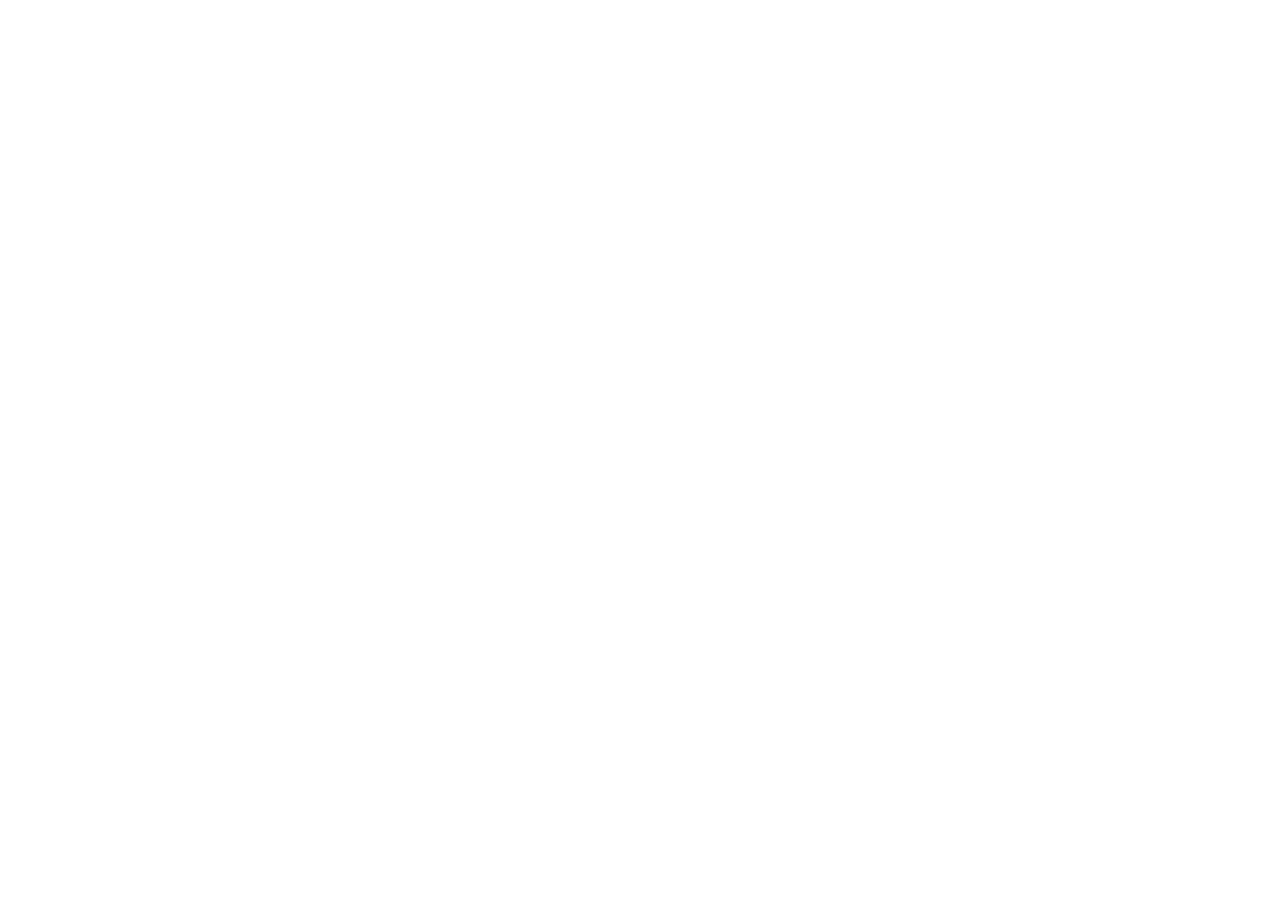
==== index.html @ fef9b048 "first commit" ====
<!DOCTYPE html>
<html lang="en">
<head>
    <meta charset="UTF-8">
    <meta http-equiv="X-UA-Compatible" content="IE=edge">
    <meta name="viewport" content="width=device-width, initial-scale=1.0">
    <title>Interactive rating component</title>
</head>
<body>
    
</body>
</html>
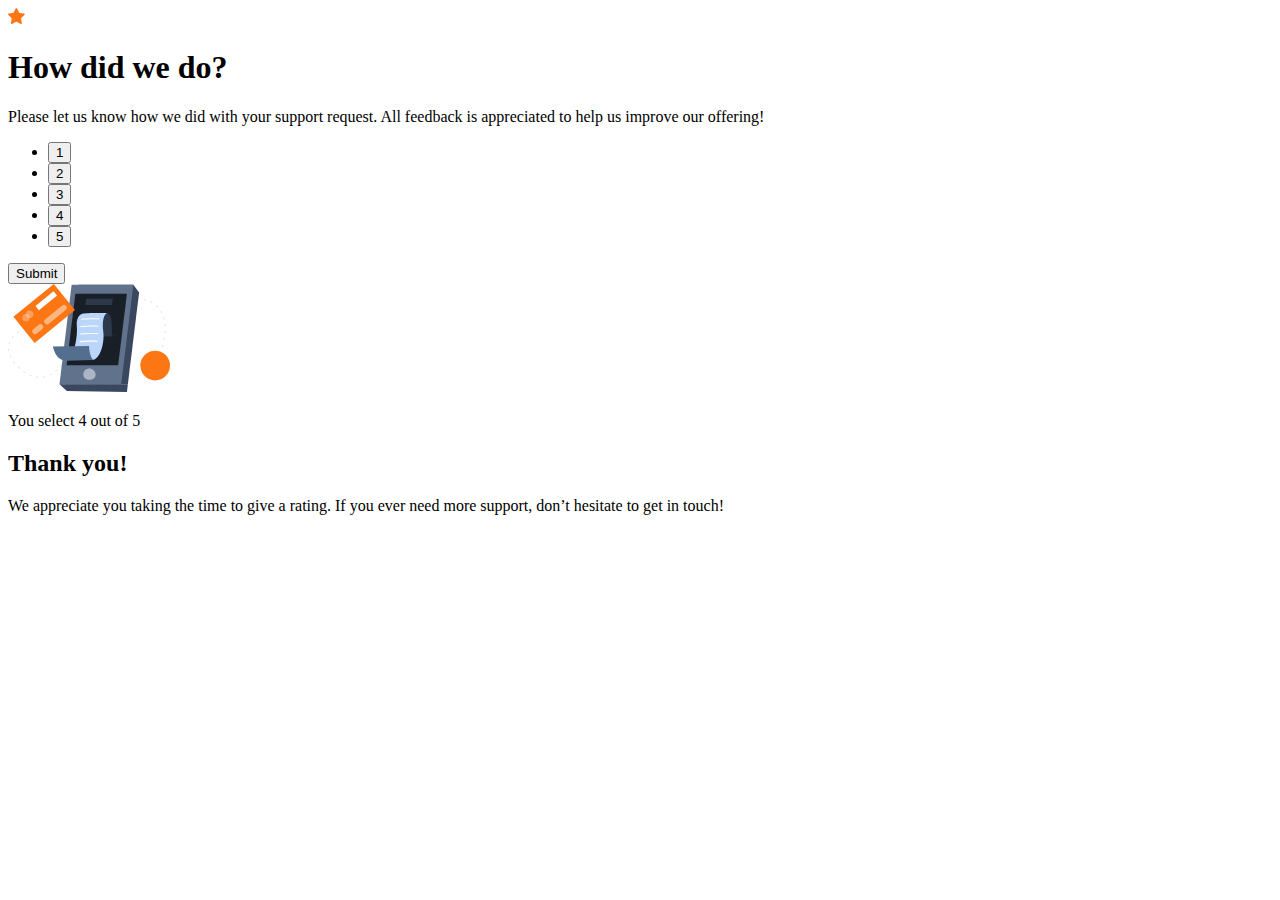
==== commit 6c3c31b6: "Avances del proyecto" ====
--- a/index.html
+++ b/index.html
@@ -4,9 +4,41 @@
     <meta charset="UTF-8">
     <meta http-equiv="X-UA-Compatible" content="IE=edge">
     <meta name="viewport" content="width=device-width, initial-scale=1.0">
+    <link rel="stylesheet" href="assets/css/styles.css">
     <title>Interactive rating component</title>
+    <link rel="icon" href="assets/images/favicon-32x32.png">
+    
 </head>
 <body>
-    
+    <section class="container">
+        <div class="imagen">
+            <img src="assets/images/icon-star.svg" alt="">
+        </div>
+        
+        <div class="contenido">
+            <h1>How did we do?</h1>
+            <p class="text">Please let us know how we did with your support request. All feedback is appreciated to help us improve our offering!</p>
+            <ul class="lista">
+                <li> <button>1</button> </li>
+                <li> <button>2</button> </li>
+                <li> <button>3</button> </li>
+                <li> <button>4</button> </li>
+                <li> <button>5</button> </li>
+            </ul>
+            <button class="boton">Submit</button>
+        </div>
+    </section>
+
+    <section class="container-thank-you">
+        <div class="imagen">
+            <img src="assets/images/illustration-thank-you.svg" alt="">
+        </div>
+        
+        <div class="contenido">
+            <p>You select 4 out of 5</p>
+            <h2>Thank you!</h2>
+            <p>We appreciate you taking the time to give a rating. If you ever need more support, don’t hesitate to get in touch!</p>
+        </div>
+    </section>
 </body>
 </html>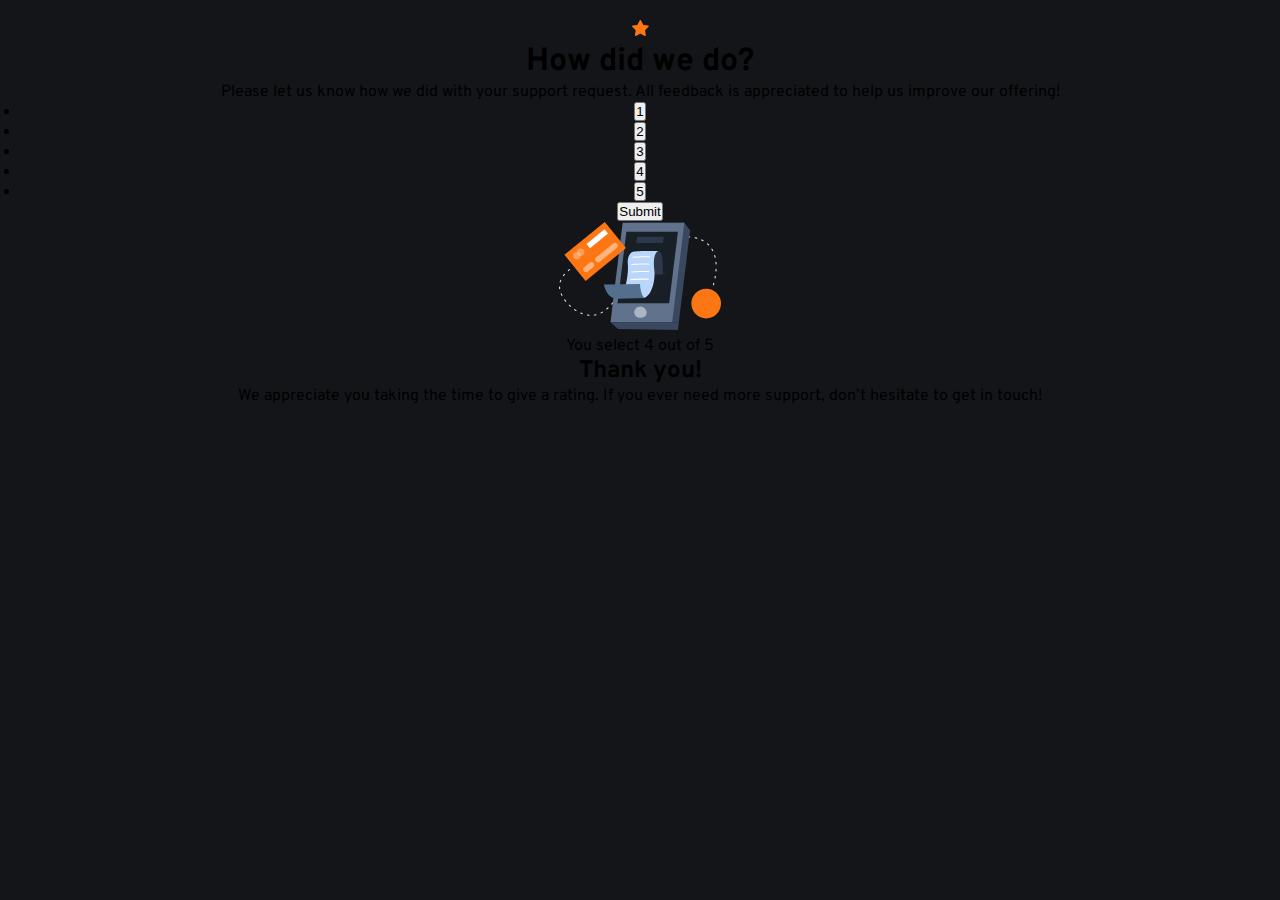
==== commit aea01747: "Avances proyecto" ====
--- a/index.html
+++ b/index.html
@@ -1,12 +1,23 @@
 <!DOCTYPE html>
-<html lang="en">
+<html lang="es">
 <head>
     <meta charset="UTF-8">
     <meta http-equiv="X-UA-Compatible" content="IE=edge">
     <meta name="viewport" content="width=device-width, initial-scale=1.0">
+
+    <!--styles-->
     <link rel="stylesheet" href="assets/css/styles.css">
+
+    <!--icon-->
+    <link rel="icon" href="assets/images/favicon-32x32.png">
+
+    <!--fonts-->
+    <link rel="preconnect" href="https://fonts.googleapis.com">
+    <link rel="preconnect" href="https://fonts.gstatic.com" crossorigin>
+    <link href="https://fonts.googleapis.com/css2?family=Fraunces:opsz,wght@9..144,300;9..144,700&family=Kanit:wght@300;400&family=Montserrat:wght@400;500;700&family=Overpass:wght@400;700&family=Roboto:wght@500&display=swap" rel="stylesheet">
+
     <title>Interactive rating component</title>
-    <link rel="icon" href="assets/images/favicon-32x32.png">
+    
     
 </head>
 <body>
--- a/assets/css/styles.css
+++ b/assets/css/styles.css
@@ -0,0 +1,24 @@
+:root{
+    --background: #141519;
+    --background-card: #1c252f;
+    --background-boton: #232f38;
+    --color-title: #fdfffe;
+    --color-text: #79828c;
+    --color-num: #788390;
+    --background-submit: #ff6d00;
+    --color-submit: #fff3d1;
+    --fuente: 'Overpass', sanserif;
+}
+
+*{
+    margin: 0;
+    padding: 0;
+    box-sizing: border-box;
+}
+
+body{
+    text-align: center;
+    margin: 20px;
+    font-family: var(--fuente);
+    background-color: var(--background);
+}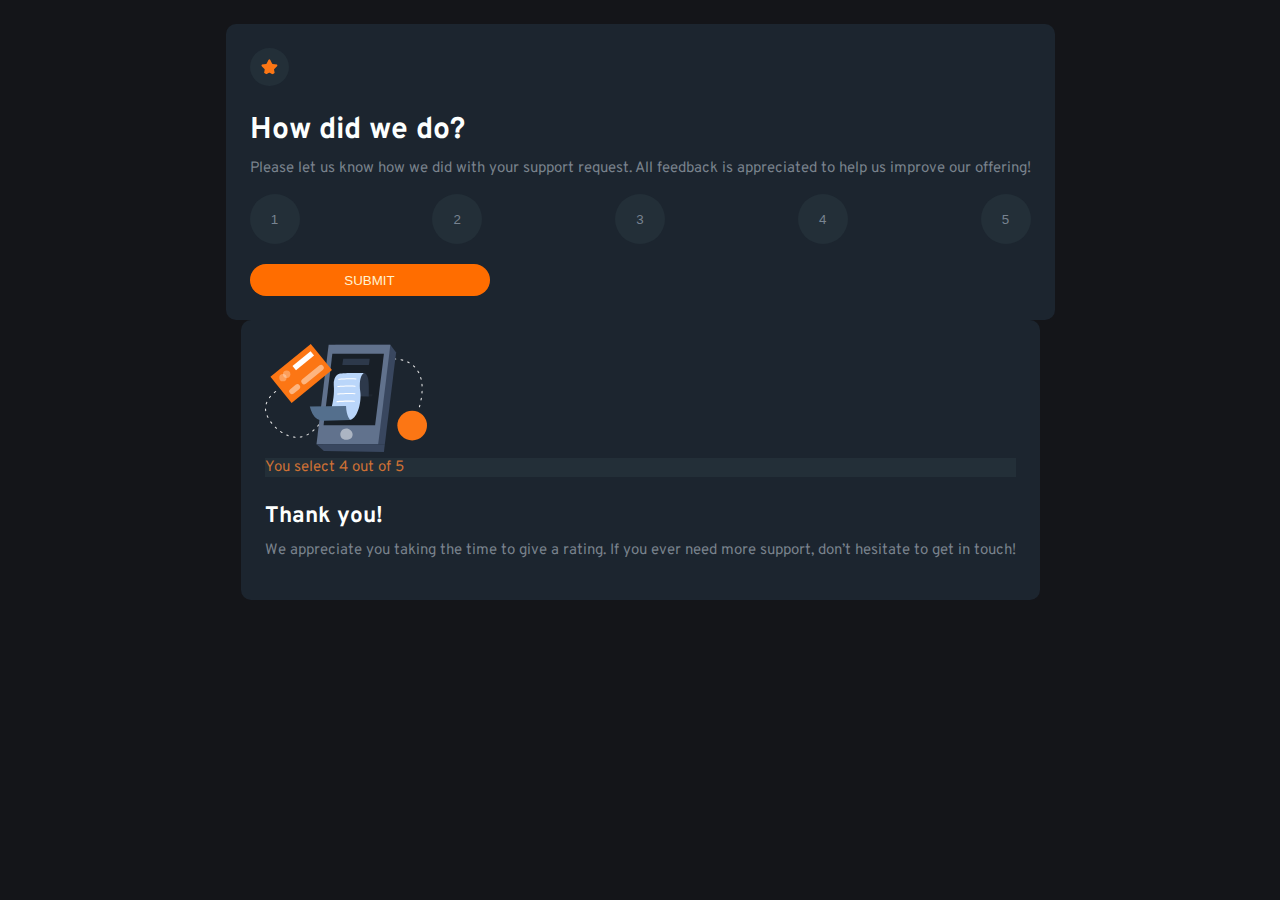
==== commit 060b68c0: "avance proyecto" ====
--- a/index.html
+++ b/index.html
@@ -36,19 +36,19 @@
                 <li> <button>4</button> </li>
                 <li> <button>5</button> </li>
             </ul>
-            <button class="boton">Submit</button>
+            <button class="boton">SUBMIT</button>
         </div>
     </section>
 
     <section class="container-thank-you">
-        <div class="imagen">
+        <div class="imagen-thanks">
             <img src="assets/images/illustration-thank-you.svg" alt="">
         </div>
         
         <div class="contenido">
-            <p>You select 4 out of 5</p>
+            <p class="select">You select 4 out of 5</p>
             <h2>Thank you!</h2>
-            <p>We appreciate you taking the time to give a rating. If you ever need more support, don’t hesitate to get in touch!</p>
+            <p class="text">We appreciate you taking the time to give a rating. If you ever need more support, don’t hesitate to get in touch!</p>
         </div>
     </section>
 </body>
--- a/assets/css/styles.css
+++ b/assets/css/styles.css
@@ -5,6 +5,8 @@
     --color-title: #fdfffe;
     --color-text: #79828c;
     --color-num: #788390;
+    --background-select: #232f38;
+    --color-select: #cd7135;
     --background-submit: #ff6d00;
     --color-submit: #fff3d1;
     --fuente: 'Overpass', sanserif;
@@ -17,8 +19,83 @@
 }
 
 body{
-    text-align: center;
-    margin: 20px;
+    margin: 24px;
     font-family: var(--fuente);
     background-color: var(--background);
+    font-size: 15px;
+    display: flex;
+    flex-direction: column;
+    align-items: center;
+    justify-content: center;
+    min-height: 100%;
+}
+
+.container .imagen img{
+    background-color: var(--background-boton);
+    padding: 0.7rem;
+    border-radius: 50%;
+}
+
+.container ul li button{
+    background-color: var(--background-boton);
+    padding: 1rem;
+    border-radius: 50%;
+}
+
+.container, .container-thank-you{
+    padding: 24px;
+    border-radius: 10px;
+    background-color: var(--background-card);
+}
+
+section h1, h2{
+    color: var(--color-title);
+}
+
+section h1{
+    margin-top: 20px;
+    margin-bottom: 10px;
+}
+
+section h2{
+    margin-top: 25px;
+    margin-bottom: 10px;
+}
+
+.text{
+    color: var(--color-text);
+    margin-bottom: 1rem;
+}
+
+.container .contenido ul{
+    display: flex;
+    align-items: center;
+    justify-content: space-between;
+    flex-wrap: wrap;
+    margin-bottom: 20px;
+}
+
+.container .contenido ul li{
+    list-style-type: none;
+}
+
+.container .contenido ul li button{
+    width: 50px;
+    height: 50px;
+    border: none;
+    color: var(--color-num);
+}
+
+button.boton{
+    background-color: var(--background-submit);
+    border: none;
+    width: 15rem;
+    height: 2rem;
+    border-radius: 1rem;
+    color: var(--color-submit);
+}
+
+.container-thank-you p.select{
+    background-color: var(--background-select);
+    color: var(--color-select);
 }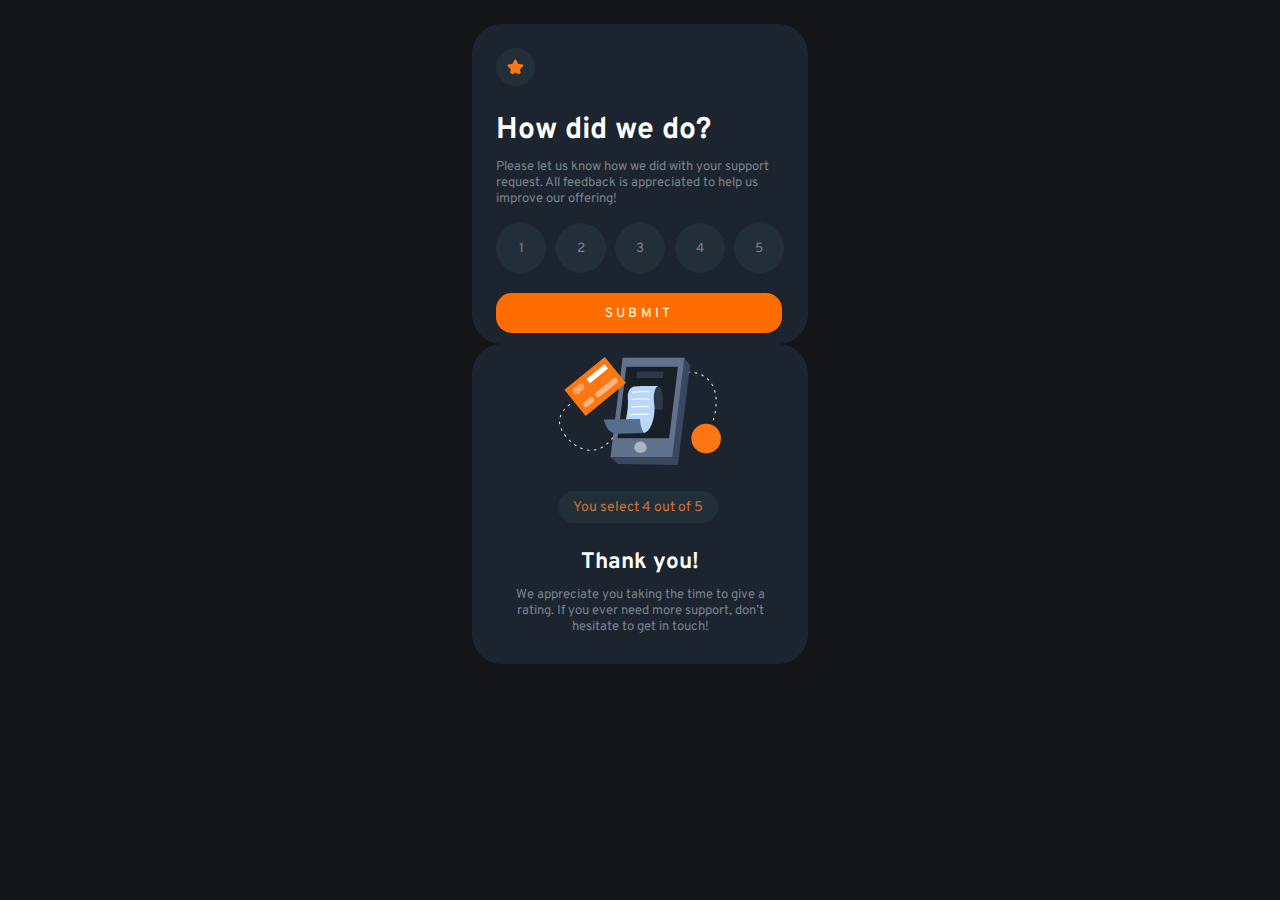
==== commit 20c0c98e: "Avance" ====
--- a/index.html
+++ b/index.html
@@ -40,7 +40,7 @@
         </div>
     </section>
 
-    <section class="container-thank-you">
+    <section class="container-thank-you ocultar">
         <div class="imagen-thanks">
             <img src="assets/images/illustration-thank-you.svg" alt="">
         </div>
--- a/assets/css/styles.css
+++ b/assets/css/styles.css
@@ -2,9 +2,15 @@
     --background: #141519;
     --background-card: #1c252f;
     --background-boton: #232f38;
+    --boton-hover: #ffffff;
+    --submit-hover: #d58e61;
     --color-title: #fdfffe;
     --color-text: #79828c;
     --color-num: #788390;
+    --back-hover-num: #ff6c00;
+    --col-hover-num: #fff8e9;
+    --background-focus: #798898;
+    --color-focus: #f6fbff;
     --background-select: #232f38;
     --color-select: #cd7135;
     --background-submit: #ff6d00;
@@ -30,6 +36,12 @@
     min-height: 100%;
 }
 
+.container, .container-thank-you{
+    width: 21rem;
+    height: 20rem;
+    /*margin-bottom: 20px;*/
+}
+
 .container .imagen img{
     background-color: var(--background-boton);
     padding: 0.7rem;
@@ -40,11 +52,12 @@
     background-color: var(--background-boton);
     padding: 1rem;
     border-radius: 50%;
+    font-family: var(--fuente);
 }
 
 .container, .container-thank-you{
     padding: 24px;
-    border-radius: 10px;
+    border-radius: 30px;
     background-color: var(--background-card);
 }
 
@@ -65,6 +78,7 @@
 .text{
     color: var(--color-text);
     margin-bottom: 1rem;
+    font-size: 13px;
 }
 
 .container .contenido ul{
@@ -86,16 +100,59 @@
     color: var(--color-num);
 }
 
+.container .contenido ul li button:hover{
+    cursor: pointer;
+    background-color: var(--back-hover-num);
+    color: var(--col-hover-num);
+}
+
+.container .contenido ul li button:focus{
+    background-color: var(--background-focus);
+    color: var(--color-focus);
+}
+
 button.boton{
     background-color: var(--background-submit);
     border: none;
-    width: 15rem;
-    height: 2rem;
+    width: 17.9rem;
+    height: 2.5rem;
     border-radius: 1rem;
     color: var(--color-submit);
+    font-weight: 500;
+    font-family: var(--fuente);
+    letter-spacing: 0.2rem;
 }
+
+button.boton:hover{
+    background-color: var(--boton-hover);
+    color: var(--submit-hover);
+    cursor: pointer;
+}
+
+.container-thank-you{
+    text-align: center;
+    display: flex;
+    flex-direction: column;
+    align-items: center;
+    justify-content: center;
+}
+
+.imagen-thanks{
+    display: block;
+}
+
+/*.ocultar{
+    display: none;
+}*/
 
 .container-thank-you p.select{
     background-color: var(--background-select);
     color: var(--color-select);
+    margin-top: 20px;
+    width: 10rem;
+    height: 2rem;
+    border-radius: 20px;
+    padding: 0.5rem;
+    font-size: 14px;
+    margin-left: 3.9rem;
 }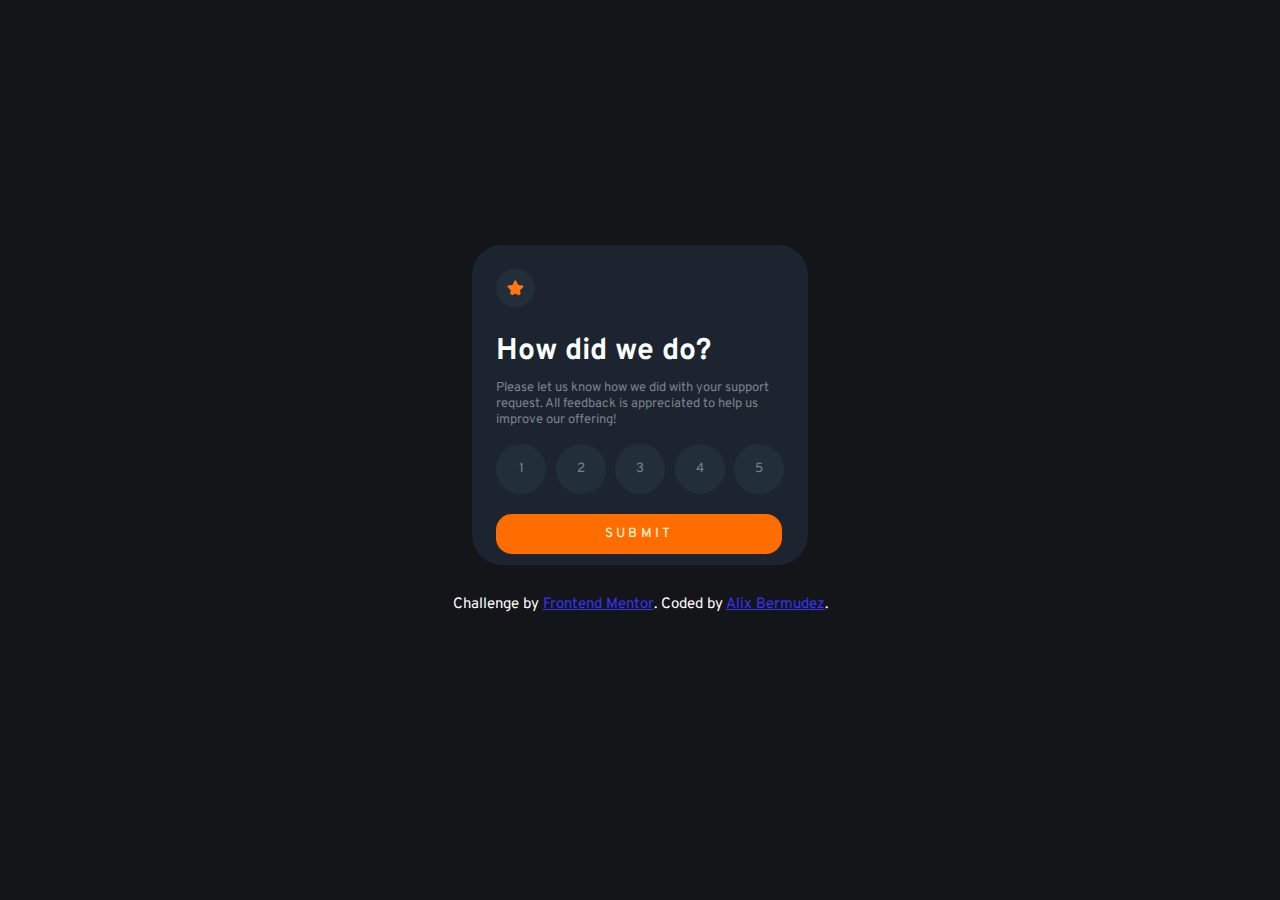
==== commit deaee87a: "Avance" ====
--- a/index.html
+++ b/index.html
@@ -51,5 +51,10 @@
             <p class="text">We appreciate you taking the time to give a rating. If you ever need more support, don’t hesitate to get in touch!</p>
         </div>
     </section>
+
+    <div class="attribution">
+        Challenge by <a href="https://www.frontendmentor.io?ref=challenge" target="_blank">Frontend Mentor</a>. 
+        Coded by <a href="#">Alix Bermudez</a>.
+    </div>
 </body>
 </html>--- a/assets/css/styles.css
+++ b/assets/css/styles.css
@@ -29,17 +29,17 @@
     font-family: var(--fuente);
     background-color: var(--background);
     font-size: 15px;
+    min-height: 90vh;
     display: flex;
     flex-direction: column;
     align-items: center;
     justify-content: center;
-    min-height: 100%;
+    
 }
 
 .container, .container-thank-you{
-    width: 21rem;
-    height: 20rem;
-    /*margin-bottom: 20px;*/
+    max-width: 21rem;
+    max-height: 20rem;
 }
 
 .container .imagen img{
@@ -141,9 +141,9 @@
     display: block;
 }
 
-/*.ocultar{
+.ocultar{
     display: none;
-}*/
+}
 
 .container-thank-you p.select{
     background-color: var(--background-select);
@@ -155,4 +155,15 @@
     padding: 0.5rem;
     font-size: 14px;
     margin-left: 3.9rem;
+}
+
+.attribution{
+    font-size: 15px;
+    margin-top: 30px;
+    text-align: center;
+    color: #ffffff;
+}
+
+.attribution a{
+    color: rgb(52, 52, 240);
 }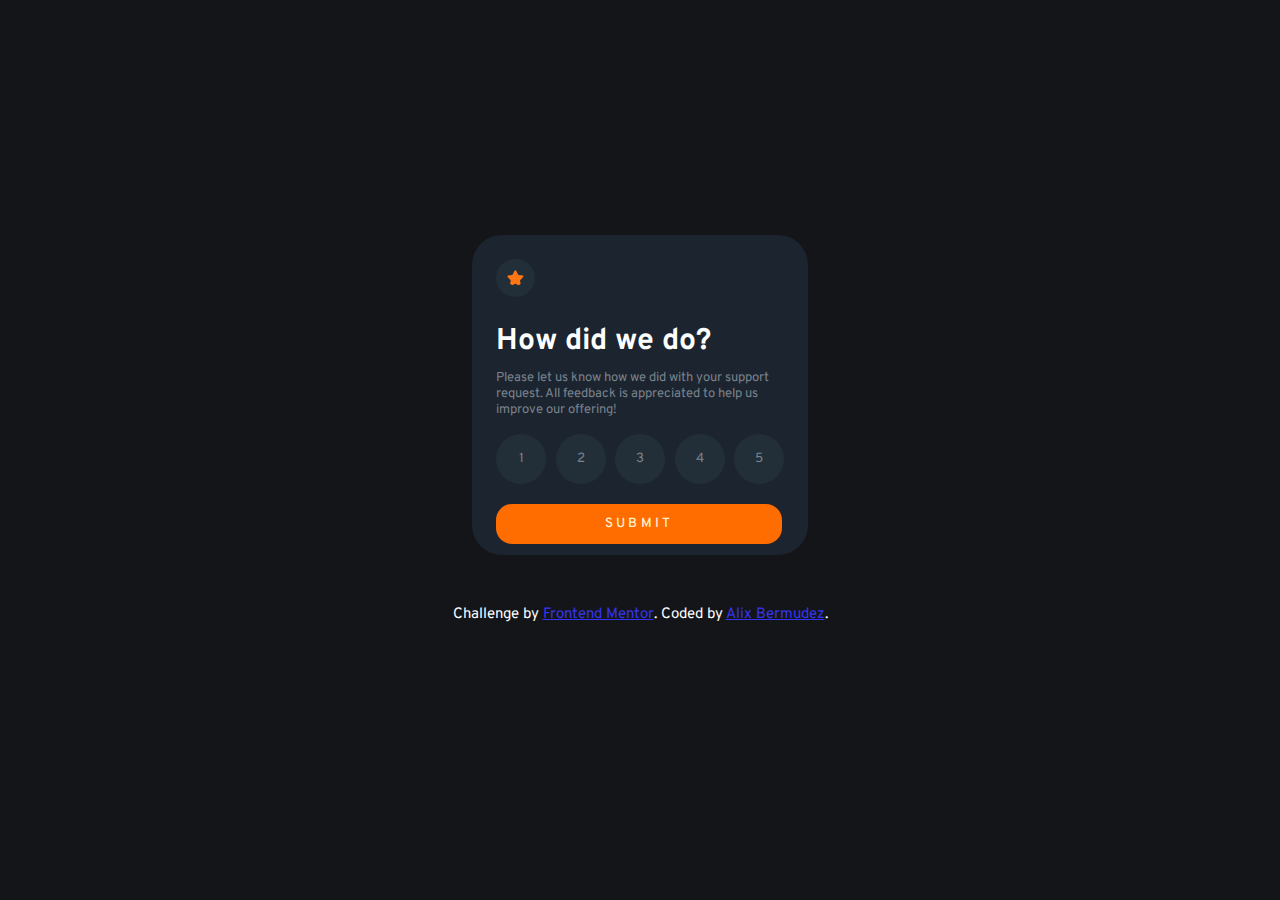
==== commit 5a56493f: "Terminación del proyecto" ====
--- a/index.html
+++ b/index.html
@@ -30,13 +30,13 @@
             <h1>How did we do?</h1>
             <p class="text">Please let us know how we did with your support request. All feedback is appreciated to help us improve our offering!</p>
             <ul class="lista">
-                <li> <button>1</button> </li>
-                <li> <button>2</button> </li>
-                <li> <button>3</button> </li>
-                <li> <button>4</button> </li>
-                <li> <button>5</button> </li>
+                <li> <button class="btn-num">1</button> </li>
+                <li> <button class="btn-num">2</button> </li>
+                <li> <button class="btn-num">3</button> </li>
+                <li> <button class="btn-num">4</button> </li>
+                <li> <button class="btn-num">5</button> </li>
             </ul>
-            <button class="boton">SUBMIT</button>
+            <button class="boton" id="btn-submit">SUBMIT</button>
         </div>
     </section>
 
@@ -46,11 +46,13 @@
         </div>
         
         <div class="contenido">
-            <p class="select">You select 4 out of 5</p>
+            <p class="select">You select <span id="calificacion"></span> out of 5</p>
             <h2>Thank you!</h2>
             <p class="text">We appreciate you taking the time to give a rating. If you ever need more support, don’t hesitate to get in touch!</p>
         </div>
     </section>
+
+    <script src="assets/js/functions.js"></script>
 
     <div class="attribution">
         Challenge by <a href="https://www.frontendmentor.io?ref=challenge" target="_blank">Frontend Mentor</a>. 
--- a/assets/css/styles.css
+++ b/assets/css/styles.css
@@ -159,7 +159,7 @@
 
 .attribution{
     font-size: 15px;
-    margin-top: 30px;
+    margin-top: 50px;
     text-align: center;
     color: #ffffff;
 }
